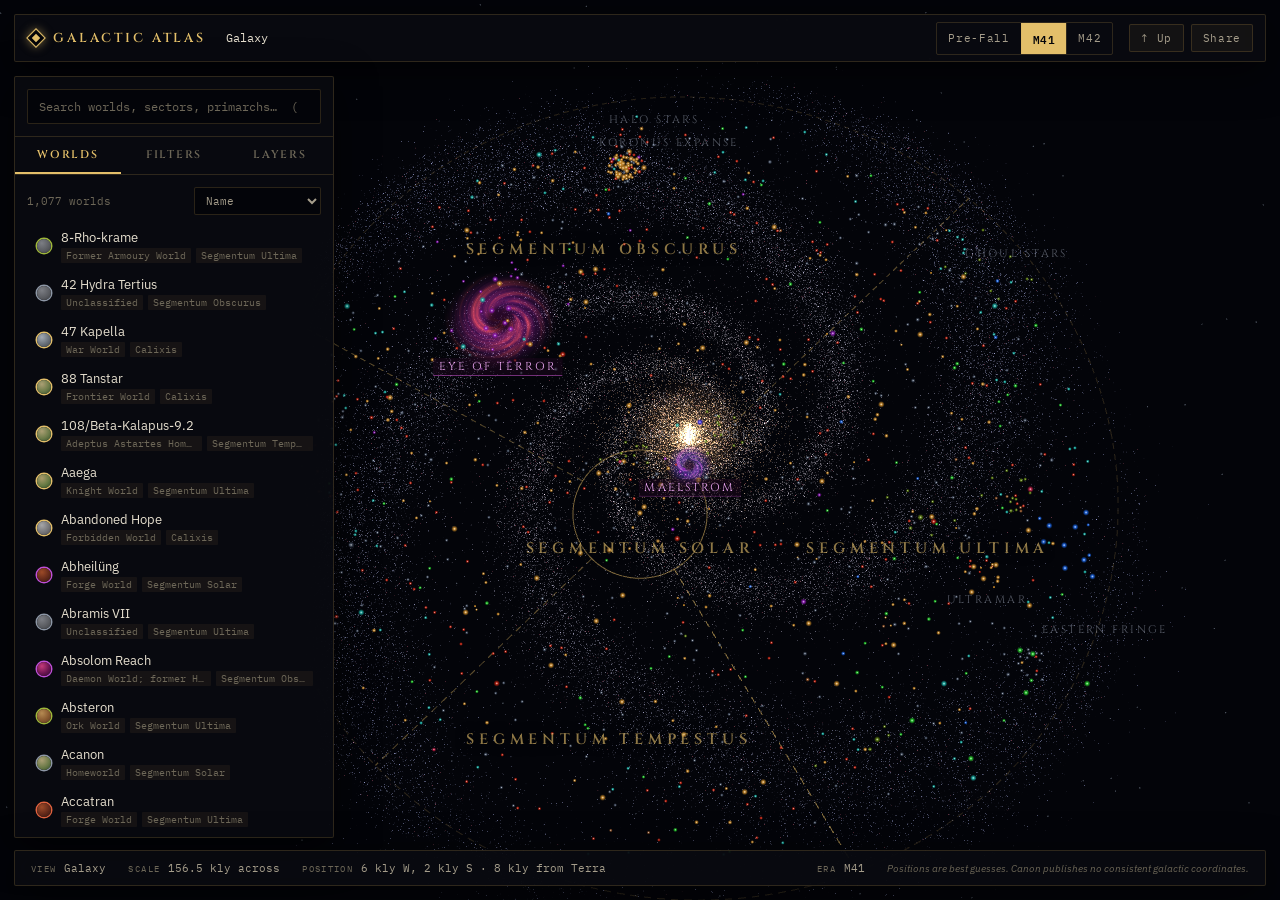
==== index.html @ e14b4ced "first commit" ====
<!DOCTYPE html>
<html lang="en">
<head>
<meta charset="utf-8">
<meta name="viewport" content="width=device-width, initial-scale=1, viewport-fit=cover">
<title>Galactic Atlas · M41–M42</title>
<meta name="description" content="An interactive atlas of the Warhammer 40,000 galaxy: every documented world from the research corpus, placed on a best-guess galactic map, with full info cards.">
<link rel="preconnect" href="https://fonts.googleapis.com">
<link rel="preconnect" href="https://fonts.gstatic.com" crossorigin>
<link href="https://fonts.googleapis.com/css2?family=Cinzel:wght@500;600;700&family=IBM+Plex+Mono:wght@400;500&family=IBM+Plex+Sans:wght@400;500;600&display=swap" rel="stylesheet">
<link rel="stylesheet" href="styles/app.css">
<link rel="icon" href="data:image/svg+xml,<svg xmlns='http://www.w3.org/2000/svg' viewBox='0 0 32 32'><path d='M16 2 L30 16 L16 30 L2 16 Z' fill='none' stroke='%23e3bf6a' stroke-width='2'/><circle cx='16' cy='16' r='4' fill='%23e3bf6a'/></svg>">
</head>
<body>

<canvas id="scene-canvas"></canvas>
<div id="label-layer" aria-hidden="true"></div>
<div id="transition-veil"></div>

<header class="hud hud-top">
  <button type="button" id="button-home" class="brand" title="Return to the whole galaxy">
    <span class="brand-mark" aria-hidden="true"></span>
    <span class="brand-text">Galactic Atlas</span>
  </button>
  <nav id="breadcrumbs" class="breadcrumbs" aria-label="Location"></nav>
  <div class="era-switch" role="group" aria-label="Era">
    <button type="button" class="era-button" data-era="pre_eye" title="Before the Fall of the Aeldari">Pre-Fall</button>
    <button type="button" class="era-button is-active" data-era="pre_rift" title="M41: Eye of Terror, before the Great Rift">M41</button>
    <button type="button" class="era-button" data-era="post_rift" title="M42: Eye of Terror and the Great Rift">M42</button>
  </div>
  <div class="top-actions">
    <button type="button" id="button-parent" class="ghost-button" title="Up one level">↑ Up</button>
    <button type="button" id="button-share" class="ghost-button" title="Copy a link to this view">Share</button>
  </div>
</header>

<aside class="hud hud-left" aria-label="World browser">
  <div class="search-block">
    <label class="visually-hidden" for="search-input">Search</label>
    <input id="search-input" type="search" autocomplete="off" spellcheck="false"
           placeholder="Search worlds, sectors, primarchs…  ( / )">
    <div id="search-results" class="search-results"></div>
  </div>

  <div class="tabs" role="tablist">
    <button type="button" class="tab-button is-active" data-tab="browse" role="tab">Worlds</button>
    <button type="button" class="tab-button" data-tab="filters" role="tab">Filters</button>
    <button type="button" class="tab-button" data-tab="layers" role="tab">Layers</button>
  </div>

  <div class="tab-panel is-active" data-tab="browse">
    <div class="panel-toolbar">
      <span id="list-count" class="count">—</span>
      <label class="visually-hidden" for="filter-sort">Sort</label>
      <select id="filter-sort" class="mini-select">
        <option value="name">Name</option>
        <option value="notability">Notability</option>
        <option value="terra">Nearest Terra</option>
        <option value="sector">Sector</option>
        <option value="segmentum">Segmentum</option>
      </select>
    </div>
    <div id="world-list" class="world-list"></div>
  </div>

  <div class="tab-panel" data-tab="filters">
    <div class="filter-grid">
      <label class="field field-wide"><span>Name, type or allegiance</span>
        <input id="filter-query" type="text" autocomplete="off" placeholder="e.g. forge, Calixis, Ork"></label>
      <label class="field field-wide"><span>Records</span>
        <select id="filter-records">
          <option value="documented">Documented worlds only</option>
          <option value="generated">Undocumented (generated) only</option>
          <option value="all">All worlds</option>
        </select></label>
      <label class="field"><span>Segmentum</span><select id="filter-segmentum"><option value="">Any</option></select></label>
      <label class="field"><span>Faction</span><select id="filter-faction"><option value="">Any</option></select></label>
      <label class="field field-wide"><span>Sector / region</span><select id="filter-sector"><option value="">Any</option></select></label>
      <label class="field"><span>World type</span><select id="filter-biome"><option value="">Any</option></select></label>
      <label class="field"><span>Body</span><select id="filter-kind"><option value="">Any</option></select></label>
      <label class="field field-wide"><span>Position confidence</span>
        <select id="filter-confidence">
          <option value="">Any</option>
          <option value="approximate">Approximate (anchored, sector or system)</option>
          <option value="guess">Best guess (segmentum, faction or random)</option>
          <option value="invented">Invented (generated worlds)</option>
        </select></label>
      <label class="check field-wide"><input id="filter-map" type="checkbox"><span>Dim non-matching systems on the map</span></label>
      <button type="button" id="filter-reset" class="ghost-button field-wide">Reset filters</button>
    </div>
    <p class="hint">Segmentum filtering uses the recorded segmentum where there is one, and otherwise the segmentum the estimated position falls in.</p>
  </div>

  <div class="tab-panel" data-tab="layers">
    <h4 class="layer-heading">Galaxy</h4>
    <label class="check"><input id="toggle-labels" type="checkbox" checked><span>Labels</span></label>
    <label class="check"><input id="toggle-segmenta" type="checkbox" checked><span>Segmentum boundaries</span></label>
    <label class="check"><input id="toggle-sectors" type="checkbox"><span>Sector footprints</span></label>
    <label class="check"><input id="toggle-astronomican" type="checkbox"><span>Astronomican reach (~50 kly)</span></label>
    <label class="check"><input id="toggle-disc" type="checkbox" checked><span>Galactic disc</span></label>
    <h4 class="layer-heading">Star systems</h4>
    <label class="check"><input id="toggle-orbits" type="checkbox" checked><span>Orbit lines</span></label>
    <label class="check"><input id="toggle-generated" type="checkbox" checked><span>Undocumented (generated) worlds</span></label>
    <div class="time-block">
      <label class="field field-wide" for="orbit-speed"><span>Orbital motion</span></label>
      <input id="orbit-speed" type="range" min="0" max="100" value="20">
    </div>
    <div class="legend">
      <h4 class="layer-heading">Legend</h4>
      <div class="legend-row"><span class="legend-dot" style="--c:#e3bf6a"></span>Imperium</div>
      <div class="legend-row"><span class="legend-dot" style="--c:#e0623f"></span>Adeptus Mechanicus</div>
      <div class="legend-row"><span class="legend-dot" style="--c:#c04fd8"></span>Chaos</div>
      <div class="legend-row"><span class="legend-dot" style="--c:#53d6d0"></span>Aeldari</div>
      <div class="legend-row"><span class="legend-dot" style="--c:#62e36b"></span>Necrons</div>
      <div class="legend-row"><span class="legend-dot" style="--c:#9fb83a"></span>Orks</div>
      <div class="legend-row"><span class="legend-dot" style="--c:#5aa7f0"></span>T’au Empire</div>
      <div class="legend-row"><span class="legend-dot" style="--c:#8d97a6"></span>Unknown or unclaimed</div>
    </div>
    <p class="hint">No canonical, consistently projected galactic coordinates exist. Every position here is a best guess that follows the general layout of the published maps. Each info card says how its world was placed.</p>
  </div>
</aside>

<aside id="inspector" class="hud hud-right" aria-label="Info card"></aside>

<footer class="hud hud-bottom">
  <div class="status-item"><span class="status-key">View</span><span id="status-mode" class="status-value">—</span></div>
  <div class="status-item"><span class="status-key">Scale</span><span id="status-scale" class="status-value">—</span></div>
  <div class="status-item status-grow"><span class="status-key">Position</span><span id="status-position" class="status-value">—</span></div>
  <div class="status-item"><span class="status-key">Era</span><span id="status-era" class="status-value">—</span></div>
  <div id="status-note" class="status-note"></div>
</footer>

<div id="toast" class="toast" role="status"></div>

<div id="loading" class="loading">
  <div class="loading-inner">
    <div class="loading-mark" aria-hidden="true"></div>
    <div class="loading-title">Galactic Atlas</div>
    <div id="loading-message" class="loading-message">Starting…</div>
    <div class="loading-track"><div id="loading-bar" class="loading-bar"></div></div>
    <div class="loading-note">An unofficial fan research atlas. Warhammer 40,000 © Games Workshop.
      Positions are best guesses. Undocumented worlds are generated.</div>
  </div>
</div>

<noscript><div class="loading"><div class="loading-inner"><div class="loading-title">JavaScript required</div></div></div></noscript>

<script type="module" src="src/app.js"></script>
</body>
</html>
---- styles/app.css ----
/*
 * Galactic Atlas: interface styling.
 *
 * The layout follows the Real Universe Explorer: floating panels over a
 * full-screen 3D view, a browser on the left, an info card on the right
 * and a status bar below. The look is an Imperial cogitator: near-black
 * void, brass rules, Cinzel capitals for names and monospaced readouts.
 *
 * Colour carries meaning in one place: badges. Estimated values are amber,
 * generated values violet, schematic values blue, and unrecorded values
 * dimmed and italic.
 */

:root {
  --void:        #030409;
  --panel:       rgba(10, 11, 16, 0.88);
  --panel-solid: #0d0e14;
  --edge:        rgba(201, 162, 79, 0.2);
  --edge-bright: rgba(227, 191, 106, 0.6);

  --text:        #e6dfcf;
  --text-dim:    #a59d8b;
  --text-faint:  #6d6758;

  --accent:      #e3bf6a;
  --accent-dim:  rgba(227, 191, 106, 0.13);
  --blood:       #b8312f;
  --blue:        #6aa6d8;
  --violet:      #b49af0;
  --amber:       #f0b860;

  --display: "Cinzel", "Trajan Pro", Georgia, serif;
  --mono: "IBM Plex Mono", ui-monospace, "SF Mono", Menlo, Consolas, monospace;
  --sans: "IBM Plex Sans", system-ui, -apple-system, "Segoe UI", Roboto, sans-serif;

  --radius: 2px;
  --hud-gap: 14px;
}

* { box-sizing: border-box; }

html, body {
  margin: 0; height: 100%; overflow: hidden;
  background: var(--void); color: var(--text);
  font-family: var(--sans); font-size: 13px;
  -webkit-font-smoothing: antialiased;
}

button, input, select { font-family: inherit; font-size: inherit; color: inherit; }
a { color: var(--accent); }

.visually-hidden {
  position: absolute; width: 1px; height: 1px; padding: 0; margin: -1px;
  overflow: hidden; clip: rect(0 0 0 0); white-space: nowrap; border: 0;
}

/* --- Canvas and overlays -------------------------------------------------- */

#scene-canvas { position: fixed; inset: 0; width: 100%; height: 100%; display: block; touch-action: none; cursor: crosshair; }
#label-layer { position: fixed; inset: 0; pointer-events: none; z-index: 5; overflow: hidden; }

.space-label {
  position: absolute; top: 0; left: 0; pointer-events: auto;
  padding: 1px 6px;
  background: rgba(5, 6, 10, 0.55);
  border: 0; border-left: 1px solid var(--edge);
  border-radius: 1px;
  color: var(--text-dim);
  font-family: var(--mono); font-size: 10.5px; letter-spacing: 0.03em;
  white-space: nowrap; cursor: pointer;
  transition: color 0.14s, border-color 0.14s, background 0.14s;
}
.space-label:hover { color: var(--accent); border-left-color: var(--accent); background: rgba(5, 6, 10, 0.9); }
.space-label.is-static { pointer-events: none; }
.space-label.is-major { color: var(--text); border-left-color: rgba(227, 191, 106, 0.6); font-size: 11px; }
.space-label.is-minor, .space-label.is-generated { color: var(--text-faint); font-size: 9.5px; }
.space-label.is-generated { font-style: italic; border-left-style: dashed; }
.space-label.is-documented { color: var(--text); border-left-color: rgba(227, 191, 106, 0.55); }
.space-label.is-moon { font-size: 9.5px; }
.space-label.is-star { color: #f2dfae; border-left: 0; background: none; font-size: 10px; }
.space-label.is-selected { color: var(--void); background: var(--accent); border-left-color: var(--accent); }
.space-label.is-segmentum {
  background: none; border: 0; font-family: var(--display); font-size: 15px; font-weight: 600;
  letter-spacing: 0.32em; text-transform: uppercase; color: rgba(227, 191, 106, 0.62);
  text-shadow: 0 0 12px rgba(0, 0, 0, 0.9);
}
.space-label.is-segmentum:hover { color: var(--accent); }
.space-label.is-region {
  background: none; border: 0; font-family: var(--display); font-size: 11px; letter-spacing: 0.22em;
  text-transform: uppercase; color: rgba(190, 200, 220, 0.45); font-style: normal;
}
.space-label.is-era {
  background: none; border: 0; font-family: var(--display); font-size: 13px; letter-spacing: 0.28em;
  text-transform: uppercase; color: rgba(225, 150, 230, 0.6);
}
.space-label.is-warp {
  background: rgba(30, 6, 30, 0.5); border: 0; border-bottom: 1px solid rgba(214, 90, 220, 0.5);
  font-family: var(--display); font-size: 11.5px; letter-spacing: 0.18em; text-transform: uppercase;
  color: #e9a6f0;
}
.space-label.is-sector {
  background: none; border: 0; font-size: 10px; letter-spacing: 0.14em; text-transform: uppercase;
  color: rgba(159, 183, 208, 0.62);
}

#transition-veil {
  position: fixed; inset: 0; z-index: 40; pointer-events: none;
  background: radial-gradient(circle at 50% 50%, rgba(227, 191, 106, 0.12), var(--void) 62%);
  opacity: 0; transition: opacity 0.38s ease-in;
}
#transition-veil.is-active { opacity: 1; transition: opacity 0.36s ease-out; }

/* --- HUD panels ----------------------------------------------------------- */

.hud {
  position: fixed; z-index: 10;
  background: var(--panel);
  border: 1px solid var(--edge);
  border-radius: var(--radius);
  backdrop-filter: blur(14px) saturate(1.15);
  box-shadow: 0 10px 40px rgba(0, 0, 0, 0.6);
}

.hud-top {
  top: var(--hud-gap); left: var(--hud-gap); right: var(--hud-gap);
  height: 48px; display: flex; align-items: center; gap: 16px; padding: 0 12px;
}

.brand {
  display: flex; align-items: center; gap: 10px; flex-shrink: 0;
  background: none; border: 0; cursor: pointer; padding: 4px 2px;
}
.brand-mark {
  width: 14px; height: 14px; transform: rotate(45deg);
  border: 1.5px solid var(--accent);
  box-shadow: 0 0 10px rgba(227, 191, 106, 0.5), inset 0 0 0 3px var(--void), inset 0 0 0 7px var(--accent);
}
.brand-text {
  font-family: var(--display); font-size: 13px; font-weight: 600; letter-spacing: 0.22em;
  text-transform: uppercase; color: var(--accent); white-space: nowrap;
}
.brand:hover .brand-text { color: #fff0c8; }

.breadcrumbs { flex: 1; display: flex; align-items: center; gap: 7px; overflow-x: auto; scrollbar-width: none; min-width: 0; }
.breadcrumbs::-webkit-scrollbar { display: none; }
.crumb {
  background: none; border: 0; padding: 3px 2px; cursor: pointer;
  font-family: var(--mono); font-size: 11.5px; color: var(--text-dim); white-space: nowrap;
  border-bottom: 1px solid transparent;
}
button.crumb:hover { color: var(--accent); border-bottom-color: var(--edge-bright); }
.crumb.is-current { color: var(--text); }
.crumb-separator { color: var(--text-faint); }

.era-switch { display: flex; border: 1px solid var(--edge); border-radius: var(--radius); overflow: hidden; flex-shrink: 0; }
.era-button {
  background: none; border: 0; padding: 6px 11px; cursor: pointer;
  font-family: var(--mono); font-size: 10.5px; letter-spacing: 0.06em; color: var(--text-dim);
}
.era-button + .era-button { border-left: 1px solid var(--edge); }
.era-button:hover { color: var(--accent); }
.era-button.is-active { background: var(--accent); color: var(--void); font-weight: 600; }

.top-actions { display: flex; gap: 7px; flex-shrink: 0; }
.ghost-button {
  background: rgba(227, 191, 106, 0.05); border: 1px solid var(--edge); border-radius: var(--radius);
  padding: 6px 11px; color: var(--text-dim); cursor: pointer;
  font-family: var(--mono); font-size: 10.5px; letter-spacing: 0.06em;
  transition: color 0.14s, border-color 0.14s, background 0.14s;
}
.ghost-button:hover { color: var(--accent); border-color: var(--edge-bright); background: var(--accent-dim); }

/* --- Left browser --------------------------------------------------------- */

.hud-left {
  top: 76px; left: var(--hud-gap); bottom: 62px; width: 320px;
  display: flex; flex-direction: column; overflow: hidden;
}

.search-block { padding: 12px; border-bottom: 1px solid var(--edge); position: relative; }
#search-input {
  width: 100%; background: rgba(3, 4, 9, 0.85); border: 1px solid var(--edge); border-radius: var(--radius);
  padding: 9px 11px; color: var(--text); font-family: var(--mono); font-size: 12px; outline: none;
}
#search-input:focus { border-color: var(--edge-bright); box-shadow: 0 0 0 3px rgba(227, 191, 106, 0.08); }
#search-input::placeholder { color: var(--text-faint); }

.search-results { margin-top: 8px; max-height: 320px; overflow-y: auto; display: none; }
.search-results.has-results { display: block; }
.result {
  display: grid; grid-template-columns: 64px 1fr auto; align-items: center; gap: 8px;
  width: 100%; background: none; border: 0; border-left: 2px solid transparent;
  padding: 6px 8px; text-align: left; cursor: pointer;
}
.result:hover { background: rgba(227, 191, 106, 0.07); border-left-color: var(--accent); }
.result-kind {
  font-family: var(--mono); font-size: 8.5px; letter-spacing: 0.08em; text-transform: uppercase;
  color: var(--text-faint); border: 1px solid var(--edge); border-radius: 1px; padding: 2px 0; text-align: center;
}
.kind-w { color: var(--accent); border-color: rgba(227, 191, 106, 0.4); }
.kind-u { color: var(--violet); border-color: rgba(180, 154, 240, 0.35); }
.kind-s { color: #f2dfae; }
.kind-c { color: #9fb7d0; border-color: rgba(159, 183, 208, 0.35); }
.kind-g { color: var(--accent); }
.kind-f { color: #e9a6f0; border-color: rgba(214, 90, 220, 0.4); }
.kind-p { color: #e48c74; border-color: rgba(228, 140, 116, 0.4); }
.result-name { font-size: 12px; color: var(--text); overflow: hidden; text-overflow: ellipsis; white-space: nowrap; }
.result-secondary { font-family: var(--mono); font-size: 9.5px; color: var(--text-faint); white-space: nowrap; max-width: 110px; overflow: hidden; text-overflow: ellipsis; }

.tabs { display: flex; border-bottom: 1px solid var(--edge); flex-shrink: 0; }
.tab-button {
  flex: 1; background: none; border: 0; border-bottom: 2px solid transparent;
  padding: 10px 4px; cursor: pointer;
  font-family: var(--display); font-size: 11px; font-weight: 600; letter-spacing: 0.16em;
  text-transform: uppercase; color: var(--text-faint);
}
.tab-button:hover { color: var(--text-dim); }
.tab-button.is-active { color: var(--accent); border-bottom-color: var(--accent); }
.tab-panel { display: none; flex: 1; overflow-y: auto; padding: 12px; }
.tab-panel.is-active { display: block; }

.panel-toolbar { display: flex; align-items: center; justify-content: space-between; gap: 8px; margin-bottom: 8px; }
.count { font-family: var(--mono); font-size: 10.5px; color: var(--text-faint); }

.mini-select, .field select, .field input {
  background: rgba(3, 4, 9, 0.85); border: 1px solid var(--edge); border-radius: var(--radius);
  padding: 5px 7px; color: var(--text-dim); font-family: var(--mono); font-size: 10.5px; outline: none; min-width: 0;
}
.mini-select:focus, .field input:focus, .field select:focus { border-color: var(--edge-bright); color: var(--text); }

.world-list { display: flex; flex-direction: column; gap: 1px; }
.world-row {
  display: flex; gap: 10px; align-items: center;
  background: none; border: 0; border-left: 2px solid transparent;
  padding: 6px 8px; text-align: left; cursor: pointer;
}
.world-row:hover { background: rgba(227, 191, 106, 0.06); border-left-color: var(--accent); }
.world-row.is-selected { background: rgba(227, 191, 106, 0.11); border-left-color: var(--accent); }
.world-dot { width: 14px; height: 14px; border-radius: 50%; flex-shrink: 0; }
.world-row-body { display: flex; flex-direction: column; gap: 3px; min-width: 0; }
.world-row-name { font-size: 12.5px; color: var(--text); overflow: hidden; text-overflow: ellipsis; white-space: nowrap; }
.world-row.is-generated .world-row-name { color: var(--text-dim); font-style: italic; }
.world-row-meta { display: flex; gap: 5px; min-width: 0; }
.chip {
  font-family: var(--mono); font-size: 9.5px; color: var(--text-faint);
  background: rgba(227, 191, 106, 0.06); border-radius: 1px; padding: 1px 5px;
  white-space: nowrap; overflow: hidden; text-overflow: ellipsis; max-width: 150px;
}
.world-row.is-generated .chip-where { color: var(--violet); }

.list-note, .hint {
  font-size: 10.5px; color: var(--text-faint); line-height: 1.55;
  margin: 12px 0 0; padding-top: 10px; border-top: 1px solid var(--edge);
}

.filter-grid { display: grid; grid-template-columns: 1fr 1fr; gap: 9px; }
.field { display: flex; flex-direction: column; gap: 4px; min-width: 0; }
.field > span { font-family: var(--mono); font-size: 9px; letter-spacing: 0.08em; text-transform: uppercase; color: var(--text-faint); }
.field-wide { grid-column: 1 / -1; }
.check { display: flex; align-items: center; gap: 8px; padding: 5px 0; cursor: pointer; font-size: 11.5px; color: var(--text-dim); }
.check input { accent-color: var(--accent); width: 14px; height: 14px; cursor: pointer; }
.layer-heading {
  margin: 14px 0 4px; font-family: var(--display); font-size: 10.5px; font-weight: 600;
  letter-spacing: 0.18em; text-transform: uppercase; color: var(--text-faint);
}
.layer-heading:first-child { margin-top: 0; }
.time-block { margin-top: 8px; }
#orbit-speed { width: 100%; accent-color: var(--accent); }
.legend { margin-top: 6px; }
.legend-row { display: flex; align-items: center; gap: 8px; font-size: 11px; color: var(--text-dim); padding: 2px 0; }
.legend-dot { width: 9px; height: 9px; border-radius: 50%; background: var(--c); box-shadow: 0 0 8px var(--c); }

/* --- Right info card ------------------------------------------------------ */

.hud-right {
  top: 76px; right: var(--hud-gap); bottom: 62px; width: 372px;
  overflow-y: auto; padding: 0; display: none;
}
.hud-right.is-open { display: block; }

.inspector-header {
  --card-accent: var(--accent);
  padding: 18px 44px 14px 18px; border-bottom: 1px solid var(--edge);
  background: linear-gradient(180deg, color-mix(in srgb, var(--card-accent) 10%, transparent), transparent);
  border-top: 2px solid var(--card-accent);
}
.inspector-kind {
  font-family: var(--mono); font-size: 9.5px; letter-spacing: 0.16em;
  text-transform: uppercase; color: var(--card-accent); margin-bottom: 7px;
}
.inspector-header h2 {
  margin: 0; font-family: var(--display); font-size: 23px; font-weight: 600; letter-spacing: 0.03em; line-height: 1.2;
}
.inspector-subtitle { margin: 7px 0 0; font-size: 11.5px; color: var(--text-dim); line-height: 1.5; }
.tag-row { display: flex; flex-wrap: wrap; gap: 5px; margin-top: 10px; }
.tag {
  font-family: var(--mono); font-size: 9.5px; letter-spacing: 0.04em; padding: 2px 7px;
  border: 1px solid var(--edge); border-radius: 1px; color: var(--text-dim);
}
.tag-faction { color: var(--card-accent); border-color: color-mix(in srgb, var(--card-accent) 45%, transparent); }
.tag-good { color: #9fd49a; border-color: rgba(159, 212, 154, 0.35); }
.tag-muted { color: var(--text-faint); }
.tag-generated { color: var(--violet); border-color: rgba(180, 154, 240, 0.4); }

.inspector-close {
  position: absolute; top: 12px; right: 12px; width: 24px; height: 24px;
  background: none; border: 1px solid var(--edge); border-radius: var(--radius);
  color: var(--text-faint); font-size: 15px; line-height: 1; cursor: pointer;
}
.inspector-close:hover { color: var(--accent); border-color: var(--edge-bright); }

.banner { margin: 12px 18px 0; padding: 10px 12px; font-size: 11px; line-height: 1.55; border-radius: var(--radius); }
.banner-generated { color: #d9cdf7; background: rgba(180, 154, 240, 0.08); border: 1px solid rgba(180, 154, 240, 0.3); }

.inspector-actions { display: flex; flex-wrap: wrap; gap: 7px; padding: 14px 18px; border-bottom: 1px solid var(--edge); }
.action {
  background: rgba(227, 191, 106, 0.05); border: 1px solid var(--edge); border-radius: var(--radius);
  padding: 7px 11px; cursor: pointer; text-decoration: none;
  font-family: var(--mono); font-size: 10.5px; color: var(--text-dim);
  transition: all 0.14s;
}
.action:hover { color: var(--accent); border-color: var(--edge-bright); background: var(--accent-dim); }
.action.is-primary { color: var(--void); background: var(--accent); border-color: var(--accent); font-weight: 600; }
.action.is-primary:hover { background: #f4d690; color: var(--void); }

.planet-preview { display: flex; gap: 14px; align-items: center; padding: 14px 18px; border-bottom: 1px solid var(--edge); }
.planet-orb {
  width: 64px; height: 64px; border-radius: 50%; flex-shrink: 0;
  box-shadow: inset -14px -10px 30px rgba(0, 0, 0, 0.6), 0 0 18px -6px rgba(227, 191, 106, 0.3);
}
.planet-preview-caption { font-size: 10.5px; color: var(--text-faint); line-height: 1.55; font-style: italic; }

.panel-section { padding: 14px 18px; border-bottom: 1px solid var(--edge); }
.panel-section h3 {
  margin: 0 0 10px; font-family: var(--display); font-size: 11px; font-weight: 600;
  letter-spacing: 0.16em; text-transform: uppercase; color: var(--accent);
}
.section-note { margin: 0 0 10px; font-size: 11px; line-height: 1.6; color: var(--text-dim); }

.fact { display: grid; grid-template-columns: minmax(96px, 0.8fr) 1.4fr; gap: 4px 12px; padding: 5px 0; align-items: baseline; }
.fact + .fact { border-top: 1px dashed rgba(201, 162, 79, 0.08); }
.fact.is-wide { grid-template-columns: 1fr; gap: 3px; }
.fact-label { font-size: 10px; font-family: var(--mono); letter-spacing: 0.04em; text-transform: uppercase; color: var(--text-faint); }
.fact-value { font-size: 12px; color: var(--text); line-height: 1.5; }
.fact:not(.is-wide) .fact-value { text-align: right; }
.fact-value.is-unknown { color: var(--text-faint); font-style: italic; }
.fact-note {
  grid-column: 1 / -1; font-size: 10.5px; line-height: 1.55; color: var(--text-faint);
  border-left: 1px solid var(--edge); padding-left: 8px; margin-top: 2px; word-break: break-word;
}
.inline-link {
  background: none; border: 0; padding: 0; cursor: pointer; color: var(--accent);
  border-bottom: 1px dotted rgba(227, 191, 106, 0.5); font: inherit; text-align: inherit;
}
.inline-link:hover { color: #fff0c8; }

.badge {
  display: inline-block; margin-left: 6px; padding: 1px 5px; border-radius: 1px;
  font-family: var(--mono); font-size: 8.5px; letter-spacing: 0.08em; text-transform: uppercase;
  vertical-align: middle; font-style: normal;
}
.badge-estimated { color: var(--amber); background: rgba(240, 184, 96, 0.12); border: 1px solid rgba(240, 184, 96, 0.3); }
.badge-generated { color: var(--violet); background: rgba(180, 154, 240, 0.12); border: 1px solid rgba(180, 154, 240, 0.3); }
.badge-schematic { color: var(--blue); background: rgba(106, 166, 216, 0.12); border: 1px solid rgba(106, 166, 216, 0.3); }

.era-list { display: flex; flex-direction: column; gap: 6px; }
.era-item { padding: 8px 10px; border: 1px solid var(--edge); border-radius: var(--radius); }
.era-item.is-current { border-color: var(--edge-bright); background: var(--accent-dim); }
.era-label { font-family: var(--mono); font-size: 9.5px; letter-spacing: 0.06em; text-transform: uppercase; color: var(--text-faint); margin-bottom: 3px; }
.era-item.is-current .era-label { color: var(--accent); }
.era-status { font-size: 11.5px; color: var(--text); line-height: 1.5; }
.era-status.is-unknown { color: var(--text-faint); font-style: italic; }
.era-event { font-size: 11.5px; color: #f0d9a8; margin-top: 4px; padding-left: 8px; border-left: 2px solid var(--blood); line-height: 1.5; }

.world-strip { display: flex; flex-wrap: wrap; gap: 5px; }
.world-chip {
  display: inline-flex; align-items: center; gap: 6px;
  background: rgba(227, 191, 106, 0.05); border: 1px solid var(--edge); border-radius: var(--radius);
  padding: 4px 8px; cursor: pointer; font-family: var(--mono); font-size: 10.5px; color: var(--text-dim);
}
.world-chip:hover { color: var(--accent); border-color: var(--edge-bright); background: var(--accent-dim); }
.world-chip.is-generated { border-style: dashed; color: var(--text-faint); font-style: italic; }
.chip-dot { width: 8px; height: 8px; border-radius: 50%; flex-shrink: 0; }

.source-list { margin: 0; padding: 0 0 0 16px; font-size: 10.5px; line-height: 1.7; word-break: break-all; }
.source-list a { color: var(--text-dim); }
.source-list a:hover { color: var(--accent); }

.inspector-footer { padding: 12px 18px 20px; font-family: var(--mono); font-size: 9.5px; color: var(--text-faint); }

/* --- Status bar ----------------------------------------------------------- */

.hud-bottom {
  left: var(--hud-gap); right: var(--hud-gap); bottom: var(--hud-gap);
  height: 36px; display: flex; align-items: center; gap: 22px; padding: 0 16px; overflow: hidden;
}
.status-item { display: flex; align-items: baseline; gap: 8px; min-width: 0; }
.status-grow { flex: 1; }
.status-key { font-family: var(--mono); font-size: 8.5px; letter-spacing: 0.16em; text-transform: uppercase; color: var(--text-faint); flex-shrink: 0; }
.status-value { font-family: var(--mono); font-size: 10.5px; color: var(--text-dim); white-space: nowrap; overflow: hidden; text-overflow: ellipsis; }
.status-note { font-size: 10px; color: var(--text-faint); font-style: italic; white-space: nowrap; overflow: hidden; text-overflow: ellipsis; max-width: 36%; }

/* --- Loading and toast ---------------------------------------------------- */

.loading {
  position: fixed; inset: 0; z-index: 100; display: grid; place-items: center;
  background: radial-gradient(circle at 50% 45%, #14110a, var(--void) 70%);
  transition: opacity 0.5s ease, visibility 0.5s;
}
.loading.is-hidden { opacity: 0; visibility: hidden; pointer-events: none; }
.loading-inner { text-align: center; max-width: 400px; padding: 24px; }
.loading-mark {
  width: 34px; height: 34px; margin: 0 auto 22px; transform: rotate(45deg);
  border: 2px solid var(--accent); box-shadow: inset 0 0 0 6px var(--void), inset 0 0 0 14px var(--accent);
  animation: pulse 1.6s ease-in-out infinite;
}
@keyframes pulse { 50% { opacity: 0.4; } }
.loading-title { font-family: var(--display); font-size: 18px; letter-spacing: 0.3em; text-transform: uppercase; color: var(--accent); margin-bottom: 16px; }
.loading-message { font-family: var(--mono); font-size: 11px; color: var(--text-dim); margin-bottom: 14px; }
.loading-track { height: 1px; background: var(--edge); overflow: hidden; }
.loading-bar { height: 100%; width: 0; background: var(--accent); transition: width 0.3s ease; box-shadow: 0 0 8px var(--accent); }
.loading-note { margin-top: 20px; font-size: 10px; color: var(--text-faint); line-height: 1.6; }

.toast {
  position: fixed; bottom: 66px; left: 50%; transform: translateX(-50%) translateY(8px); z-index: 50;
  background: var(--panel-solid); border: 1px solid var(--edge-bright); border-radius: var(--radius);
  padding: 9px 16px; font-family: var(--mono); font-size: 11px; color: var(--text);
  opacity: 0; pointer-events: none; transition: opacity 0.25s, transform 0.25s; max-width: 70vw; text-align: center;
}
.toast.is-visible { opacity: 1; transform: translateX(-50%) translateY(0); }

::-webkit-scrollbar { width: 8px; height: 8px; }
::-webkit-scrollbar-track { background: transparent; }
::-webkit-scrollbar-thumb { background: rgba(201, 162, 79, 0.2); border-radius: 4px; }
::-webkit-scrollbar-thumb:hover { background: rgba(201, 162, 79, 0.35); }

/* --- Narrow screens ------------------------------------------------------- */

@media (max-width: 1180px) {
  .hud-left { width: 272px; }
  .hud-right { width: 320px; }
  .status-note { display: none; }
}

@media (max-width: 860px) {
  :root { --hud-gap: 8px; }
  .hud-top { height: auto; flex-wrap: wrap; padding: 8px 10px; gap: 8px; }
  .breadcrumbs { order: 3; width: 100%; flex-basis: 100%; }
  .brand-text { font-size: 11px; }
  .hud-left { top: auto; bottom: 52px; left: var(--hud-gap); right: var(--hud-gap); width: auto; max-height: 42vh; }
  /* The card slides over the browser rather than competing with it. */
  .hud-right { top: auto; bottom: 52px; left: var(--hud-gap); right: var(--hud-gap); width: auto; max-height: 58vh; z-index: 12; }
  .hud-bottom { gap: 12px; }
  .status-item:not(.status-grow) { display: none; }
}
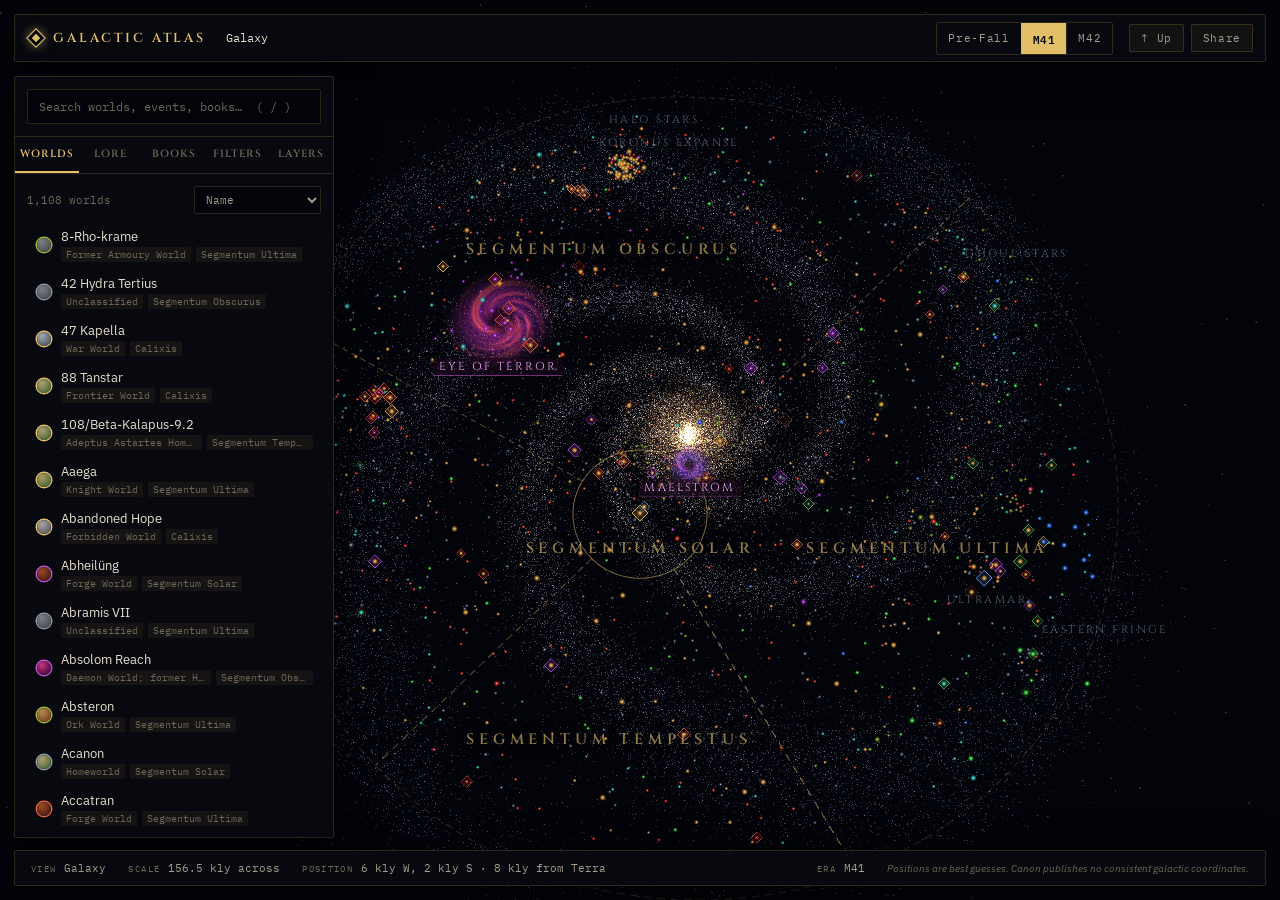
==== commit f72e48f6: "adding lots of lore" ====
--- a/index.html
+++ b/index.html
@@ -7,7 +7,7 @@
 <meta name="description" content="An interactive atlas of the Warhammer 40,000 galaxy: every documented world from the research corpus, placed on a best-guess galactic map, with full info cards.">
 <link rel="preconnect" href="https://fonts.googleapis.com">
 <link rel="preconnect" href="https://fonts.gstatic.com" crossorigin>
-<link href="https://fonts.googleapis.com/css2?family=Cinzel:wght@500;600;700&family=IBM+Plex+Mono:wght@400;500&family=IBM+Plex+Sans:wght@400;500;600&display=swap" rel="stylesheet">
+<link href="https://fonts.googleapis.com/css2?family=Cinzel:wght@500;600;700&family=EB+Garamond:ital,wght@0,400;0,500;1,400&family=IBM+Plex+Mono:wght@400;500&family=IBM+Plex+Sans:wght@400;500;600&display=swap" rel="stylesheet">
 <link rel="stylesheet" href="styles/app.css">
 <link rel="icon" href="data:image/svg+xml,<svg xmlns='http://www.w3.org/2000/svg' viewBox='0 0 32 32'><path d='M16 2 L30 16 L16 30 L2 16 Z' fill='none' stroke='%23e3bf6a' stroke-width='2'/><circle cx='16' cy='16' r='4' fill='%23e3bf6a'/></svg>">
 </head>
@@ -38,12 +38,14 @@
   <div class="search-block">
     <label class="visually-hidden" for="search-input">Search</label>
     <input id="search-input" type="search" autocomplete="off" spellcheck="false"
-           placeholder="Search worlds, sectors, primarchs…  ( / )">
+           placeholder="Search worlds, events, books…  ( / )">
     <div id="search-results" class="search-results"></div>
   </div>
 
   <div class="tabs" role="tablist">
     <button type="button" class="tab-button is-active" data-tab="browse" role="tab">Worlds</button>
+    <button type="button" class="tab-button" data-tab="lore" role="tab" title="The chronicle of the galaxy">Lore</button>
+    <button type="button" class="tab-button" data-tab="books" role="tab" title="The Black Library">Books</button>
     <button type="button" class="tab-button" data-tab="filters" role="tab">Filters</button>
     <button type="button" class="tab-button" data-tab="layers" role="tab">Layers</button>
   </div>
@@ -61,6 +63,29 @@
       </select>
     </div>
     <div id="world-list" class="world-list"></div>
+  </div>
+
+  <div class="tab-panel" data-tab="lore">
+    <div class="panel-toolbar">
+      <span id="chronicle-count" class="count">—</span>
+      <button type="button" id="lore-wander" class="ghost-button mini-button" title="Jump to a random event">Wander the stars</button>
+    </div>
+    <div class="filter-grid lore-filters">
+      <label class="field"><span>Age</span><select id="lore-age"><option value="">All ages</option></select></label>
+      <label class="field"><span>Kind</span><select id="lore-kind"><option value="">Any</option></select></label>
+    </div>
+    <div id="chronicle" class="chronicle"></div>
+    <p class="hint">Lore is paraphrased from Black Library fiction and Games Workshop background. Dates are the commonly cited forms and differ between editions.</p>
+  </div>
+
+  <div class="tab-panel" data-tab="books">
+    <div class="panel-toolbar">
+      <span id="library-count" class="count">—</span>
+    </div>
+    <label class="field field-wide library-search"><span class="visually-hidden">Filter books</span>
+      <input id="book-query" type="text" autocomplete="off" placeholder="Title, author or series"></label>
+    <div id="library" class="library"></div>
+    <p class="hint">Each book opens a card listing the worlds and events it covers, and lights up those systems on the map. Book links go to Open Library and the Warhammer 40k wiki where a page was checked to exist, and to a Lexicanum search.</p>
   </div>
 
   <div class="tab-panel" data-tab="filters">
@@ -94,6 +119,7 @@
   <div class="tab-panel" data-tab="layers">
     <h4 class="layer-heading">Galaxy</h4>
     <label class="check"><input id="toggle-labels" type="checkbox" checked><span>Labels</span></label>
+    <label class="check"><input id="toggle-lore" type="checkbox" checked><span>Notable events</span></label>
     <label class="check"><input id="toggle-segmenta" type="checkbox" checked><span>Segmentum boundaries</span></label>
     <label class="check"><input id="toggle-sectors" type="checkbox"><span>Sector footprints</span></label>
     <label class="check"><input id="toggle-astronomican" type="checkbox"><span>Astronomican reach (~50 kly)</span></label>
@@ -115,6 +141,15 @@
       <div class="legend-row"><span class="legend-dot" style="--c:#9fb83a"></span>Orks</div>
       <div class="legend-row"><span class="legend-dot" style="--c:#5aa7f0"></span>T’au Empire</div>
       <div class="legend-row"><span class="legend-dot" style="--c:#8d97a6"></span>Unknown or unclaimed</div>
+      <h4 class="layer-heading">Events</h4>
+      <div class="legend-row"><span class="legend-sigil" style="--c:#e3bf6a"></span>Crusade</div>
+      <div class="legend-row"><span class="legend-sigil" style="--c:#c04fd8"></span>Heresy</div>
+      <div class="legend-row"><span class="legend-sigil" style="--c:#d2483f"></span>War</div>
+      <div class="legend-row"><span class="legend-sigil" style="--c:#62c36b"></span>Xenos war</div>
+      <div class="legend-row"><span class="legend-sigil" style="--c:#e8833a"></span>Catastrophe</div>
+      <div class="legend-row"><span class="legend-sigil" style="--c:#6aa6d8"></span>Founding</div>
+      <div class="legend-row"><span class="legend-sigil" style="--c:#e48c74"></span>Inquisition</div>
+      <p class="hint">Events of the era shown are bright; others are dimmed. Switch eras at the top to move through time.</p>
     </div>
     <p class="hint">No canonical, consistently projected galactic coordinates exist. Every position here is a best guess that follows the general layout of the published maps. Each info card says how its world was placed.</p>
   </div>
--- a/styles/app.css
+++ b/styles/app.css
@@ -30,6 +30,8 @@
   --amber:       #f0b860;
 
   --display: "Cinzel", "Trajan Pro", Georgia, serif;
+  --reading: "EB Garamond", Garamond, Georgia, serif;
+  --lore:    #d9b98a;
   --mono: "IBM Plex Mono", ui-monospace, "SF Mono", Menlo, Consolas, monospace;
   --sans: "IBM Plex Sans", system-ui, -apple-system, "Segoe UI", Roboto, sans-serif;
 
@@ -98,6 +100,17 @@
   font-family: var(--display); font-size: 11.5px; letter-spacing: 0.18em; text-transform: uppercase;
   color: #e9a6f0;
 }
+.space-label.is-event {
+  background: rgba(8, 6, 4, 0.62); border: 0; border-bottom: 1px solid color-mix(in srgb, var(--kind) 70%, transparent);
+  font-family: var(--reading); font-size: 12.5px; font-style: italic; letter-spacing: 0.01em;
+  color: color-mix(in srgb, var(--kind) 55%, #f3e6cc);
+}
+.space-label.is-event::before { content: '◆ '; font-style: normal; font-size: 8px; color: var(--kind); vertical-align: 2px; }
+.space-label.is-event:hover { color: #fff3da; background: rgba(8, 6, 4, 0.92); border-bottom-color: var(--kind); }
+.space-label.is-event.is-other-era { opacity: 0.55; font-size: 11px; }
+.kind-crusade { --kind: #e3bf6a; } .kind-heresy { --kind: #c04fd8; } .kind-war { --kind: #d2483f; }
+.kind-xenos { --kind: #62c36b; } .kind-disaster { --kind: #e8833a; } .kind-founding { --kind: #6aa6d8; }
+.kind-inquisition { --kind: #e48c74; } .kind-era { --kind: #a59d8b; }
 .space-label.is-sector {
   background: none; border: 0; font-size: 10px; letter-spacing: 0.14em; text-transform: uppercase;
   color: rgba(159, 183, 208, 0.62);
@@ -204,14 +217,16 @@
 .kind-g { color: var(--accent); }
 .kind-f { color: #e9a6f0; border-color: rgba(214, 90, 220, 0.4); }
 .kind-p { color: #e48c74; border-color: rgba(228, 140, 116, 0.4); }
+.kind-e { color: #f08a6a; border-color: rgba(210, 72, 63, 0.45); }
+.kind-b { color: var(--lore); border-color: rgba(217, 185, 138, 0.4); }
 .result-name { font-size: 12px; color: var(--text); overflow: hidden; text-overflow: ellipsis; white-space: nowrap; }
 .result-secondary { font-family: var(--mono); font-size: 9.5px; color: var(--text-faint); white-space: nowrap; max-width: 110px; overflow: hidden; text-overflow: ellipsis; }
 
 .tabs { display: flex; border-bottom: 1px solid var(--edge); flex-shrink: 0; }
 .tab-button {
   flex: 1; background: none; border: 0; border-bottom: 2px solid transparent;
-  padding: 10px 4px; cursor: pointer;
-  font-family: var(--display); font-size: 11px; font-weight: 600; letter-spacing: 0.16em;
+  padding: 10px 2px; cursor: pointer;
+  font-family: var(--display); font-size: 10.5px; font-weight: 600; letter-spacing: 0.1em;
   text-transform: uppercase; color: var(--text-faint);
 }
 .tab-button:hover { color: var(--text-dim); }
@@ -269,6 +284,78 @@
 .legend { margin-top: 6px; }
 .legend-row { display: flex; align-items: center; gap: 8px; font-size: 11px; color: var(--text-dim); padding: 2px 0; }
 .legend-dot { width: 9px; height: 9px; border-radius: 50%; background: var(--c); box-shadow: 0 0 8px var(--c); }
+.legend-sigil { width: 8px; height: 8px; transform: rotate(45deg); border: 1.5px solid var(--c); box-shadow: 0 0 6px var(--c); margin: 0 1px; }
+
+/* --- Lore: chronicle, library, prose ------------------------------------- */
+
+.mini-button { padding: 4px 9px; font-size: 10px; }
+.lore-filters { margin-bottom: 10px; }
+.library-search { margin-bottom: 10px; }
+.library-search input { width: 100%; }
+.library-heading { margin-top: 16px; }
+.library > .library-heading:first-child { margin-top: 2px; }
+
+.lore-prose p { margin: 0 0 9px; font-family: var(--reading); font-size: 15px; line-height: 1.55; color: #ece1c8; }
+.lore-prose p:last-child { margin-bottom: 0; }
+.lore-prose p:first-of-type:not(.lore-epithet)::first-letter,
+.lore-prose .lore-epithet + p::first-letter {
+  font-family: var(--display); font-size: 2.3em; float: left; line-height: 0.9; padding: 4px 6px 0 0; color: var(--lore);
+}
+.lore-prose .lore-epithet {
+  font-family: var(--display); font-size: 11px; letter-spacing: 0.2em; text-transform: uppercase;
+  color: var(--lore); margin-bottom: 10px;
+}
+.panel-section.is-lore { background: linear-gradient(180deg, rgba(217, 185, 138, 0.045), transparent 70%); }
+.panel-section.is-lore h3 { color: var(--lore); }
+
+.lore-timeline { list-style: none; margin: 0; padding: 0 0 0 12px; border-left: 1px solid rgba(217, 185, 138, 0.25); }
+.lore-age { margin: 16px 0 6px -12px; padding-left: 12px; display: flex; flex-direction: column; gap: 2px; }
+.lore-age:first-child { margin-top: 0; }
+.lore-age-name { font-family: var(--display); font-size: 11px; font-weight: 600; letter-spacing: 0.18em; text-transform: uppercase; color: var(--lore); }
+.lore-age-blurb { font-family: var(--reading); font-style: italic; font-size: 12.5px; color: var(--text-faint); line-height: 1.35; }
+.lore-event { --kind: var(--accent); position: relative; padding: 4px 0 8px; }
+.lore-event::before {
+  content: ''; position: absolute; left: -16.5px; top: 9px; width: 7px; height: 7px; transform: rotate(45deg);
+  background: var(--panel-solid); border: 1.5px solid var(--kind);
+}
+.lore-event.is-current::before { background: var(--kind); box-shadow: 0 0 8px var(--kind); }
+.lore-event-button {
+  display: flex; flex-direction: column; align-items: flex-start; gap: 1px; width: 100%; text-align: left;
+  background: none; border: 0; padding: 2px 4px; margin-left: -4px; cursor: pointer; border-radius: var(--radius);
+}
+.lore-event-button:hover { background: rgba(217, 185, 138, 0.07); }
+.lore-event-button:disabled { cursor: default; }
+.lore-event-date { font-family: var(--mono); font-size: 9.5px; letter-spacing: 0.05em; color: color-mix(in srgb, var(--kind) 70%, var(--text-faint)); }
+.lore-event-name { font-family: var(--reading); font-size: 15px; font-weight: 500; color: var(--text); line-height: 1.25; }
+.lore-event.is-current .lore-event-name, .lore-event-button:hover .lore-event-name { color: #fff3da; }
+.lore-event-summary { margin: 2px 0 0; font-family: var(--reading); font-size: 13.5px; line-height: 1.45; color: var(--text-dim); }
+.lore-timeline.is-compact .lore-event { padding-bottom: 4px; }
+
+.book-list { list-style: none; margin: 0; padding: 0; display: flex; flex-direction: column; gap: 3px; }
+.book-row {
+  display: flex; align-items: stretch; gap: 9px; width: 100%; text-align: left; cursor: pointer;
+  background: rgba(217, 185, 138, 0.035); border: 1px solid transparent; border-radius: var(--radius); padding: 5px 8px 5px 5px;
+}
+.book-row:hover { border-color: rgba(217, 185, 138, 0.35); background: rgba(217, 185, 138, 0.08); }
+.book-spine {
+  --spine: #8a6d3b; width: 5px; flex-shrink: 0; border-radius: 1px;
+  background: linear-gradient(180deg, color-mix(in srgb, var(--spine) 100%, #fff 15%), var(--spine) 40%, color-mix(in srgb, var(--spine) 60%, #000));
+  box-shadow: inset 0 3px 0 rgba(227, 191, 106, 0.55), inset 0 -3px 0 rgba(227, 191, 106, 0.55);
+}
+.book-body { display: flex; flex-direction: column; gap: 1px; min-width: 0; }
+.book-title { font-family: var(--reading); font-size: 14.5px; font-style: italic; color: var(--text); line-height: 1.25; }
+.book-row:hover .book-title { color: #fff3da; }
+.book-meta { font-family: var(--mono); font-size: 9.5px; color: var(--text-faint); overflow: hidden; text-overflow: ellipsis; white-space: nowrap; }
+
+.lore-neighbours { display: grid; grid-template-columns: 1fr 1fr; gap: 6px; }
+.lore-neighbour {
+  --kind: var(--accent); display: flex; flex-direction: column; gap: 2px; text-align: left; cursor: pointer;
+  background: none; border: 1px solid var(--edge); border-top: 2px solid var(--kind); border-radius: var(--radius); padding: 7px 9px;
+}
+.lore-neighbour:hover { background: var(--accent-dim); border-color: var(--edge-bright); border-top-color: var(--kind); }
+.lore-neighbour-label { font-family: var(--mono); font-size: 9px; letter-spacing: 0.12em; text-transform: uppercase; color: var(--text-faint); }
+.lore-neighbour-name { font-family: var(--reading); font-size: 14px; color: var(--text); line-height: 1.25; }
+.lore-neighbour-date { font-family: var(--mono); font-size: 9.5px; color: var(--text-faint); }
 
 /* --- Right info card ------------------------------------------------------ */
 
@@ -301,6 +388,7 @@
 .tag-good { color: #9fd49a; border-color: rgba(159, 212, 154, 0.35); }
 .tag-muted { color: var(--text-faint); }
 .tag-generated { color: var(--violet); border-color: rgba(180, 154, 240, 0.4); }
+.tag-lore { color: var(--lore); border-color: rgba(217, 185, 138, 0.4); }
 
 .inspector-close {
   position: absolute; top: 12px; right: 12px; width: 24px; height: 24px;
@@ -311,6 +399,7 @@
 
 .banner { margin: 12px 18px 0; padding: 10px 12px; font-size: 11px; line-height: 1.55; border-radius: var(--radius); }
 .banner-generated { color: #d9cdf7; background: rgba(180, 154, 240, 0.08); border: 1px solid rgba(180, 154, 240, 0.3); }
+.banner-lore { color: #ecdcbc; background: rgba(217, 185, 138, 0.07); border: 1px solid rgba(217, 185, 138, 0.3); }
 
 .inspector-actions { display: flex; flex-wrap: wrap; gap: 7px; padding: 14px 18px; border-bottom: 1px solid var(--edge); }
 .action {
